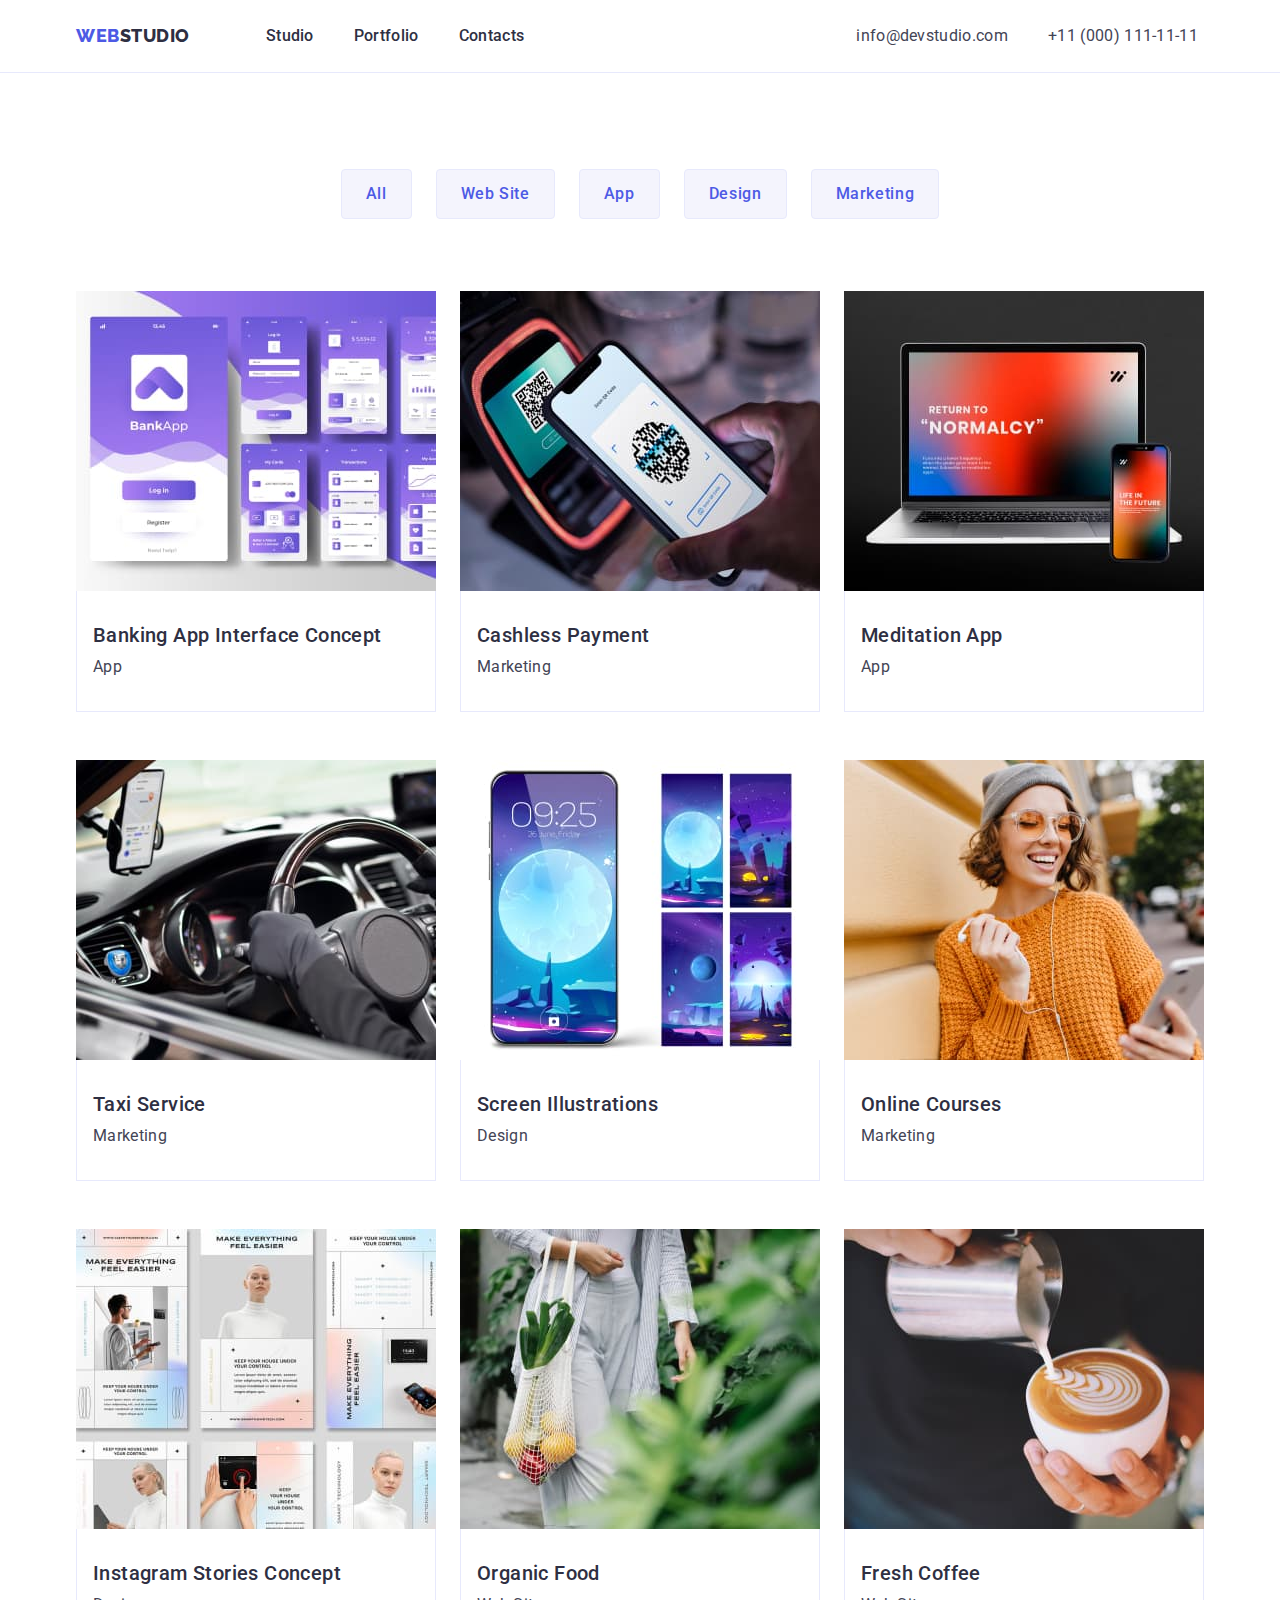
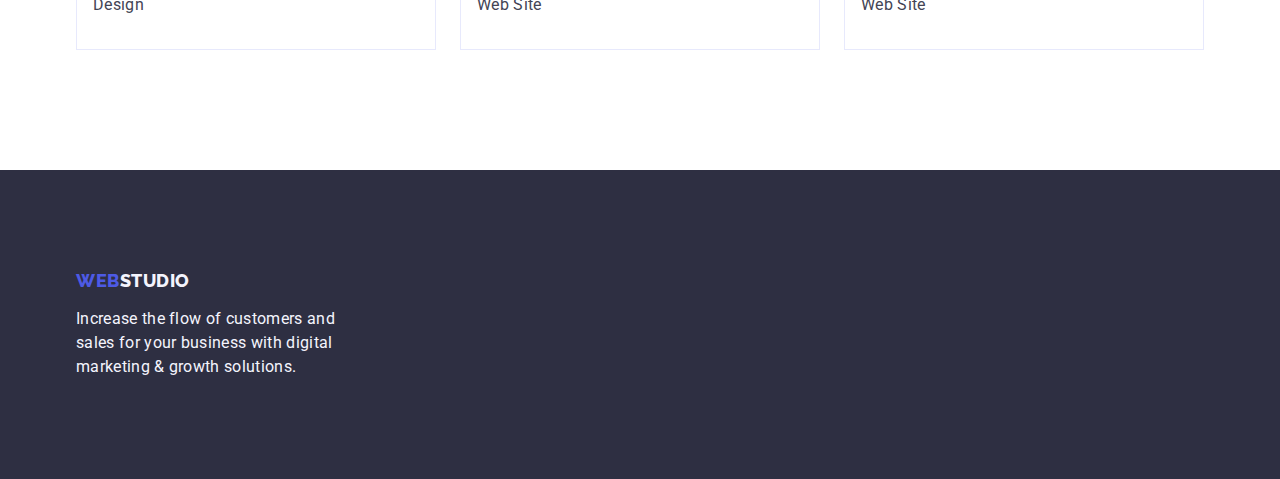
==== portfolio.html @ 0e4934be "p" ====
<!DOCTYPE html>
<html lang="en">
  <head>
    <meta charset="UTF-8" />
    <meta http-equiv="X-UA-Compatible" content="IE=edge" />
    <meta name="viewport" content="width=device-width, initial-scale=1.0" />
    <link rel="preconnect" href="https://fonts.googleapis.com" />
    <link rel="preconnect" href="https://fonts.gstatic.com" crossorigin />
    <link
      href="https://fonts.googleapis.com/css2?family=Raleway:wght@800&family=Roboto:wght@400;500;700;900&display=swap"
      rel="stylesheet"
    />
    <link
      rel="stylesheet"
      href="https://cdnjs.cloudflare.com/ajax/libs/modern-normalize/1.0.0/modern-normalize.min.css"
    />
    <link rel="stylesheet" href="./css/modern-normalize.min.css" />
    <link rel="stylesheet" href="./css/styles.css" />
    <title>Strona z zadania domowego2</title>
  </head>
  <body>
    <header class="header-index">
      <div class="header-display container">
        <nav class="index-nav">
          <a class="logo-webstudio link" href="./index.html"
            >Web<span class="logo-studio">Studio</span></a
          >
          <ul class="list header-list">
            <li><a class="links-header link" href="./index.html">Studio</a></li>
            <li>
              <a class="links-header link" href="./portfolio.html">Portfolio</a>
            </li>
            <li>
              <a class="links-header link" href="">Contacts</a>
            </li>
          </ul>
        </nav>
        <address class="adress-font-normal">
          <ul class="list adress-display">
            <li>
              <a class="link adress-info" href="mailto:info@devstudio.com"
                >info@devstudio.com</a
              >
            </li>
            <li>
              <a class="link adress-info" href="tel:+110001111111"
                >+11 (000) 111-11-11</a
              >
            </li>
          </ul>
        </address>
      </div>
    </header>
    <main>
      <section class="portfolio-main">
        <div class="container">
          <h1 class="visually-hidden">Naglowek strony portfolio</h1>
          <ul class="list portfolio-button-ul">
            <li><button type="button" class="btn-sek">All</button></li>
            <li><button type="button" class="btn-sek">Web Site</button></li>
            <li><button type="button" class="btn-sek">App</button></li>
            <li><button type="button" class="btn-sek">Design</button></li>
            <li><button type="button" class="btn-sek">Marketing</button></li>
          </ul>

          <ul class="list portfolio-img-ul">
            <li class="list-flex-calcwidth">
              <a href="" class="link">
                <img src="./images/imgzd2.jpg" alt="imgzd1" width="360" />
                <div class="images-div">
                  <h2 class="images-header">Banking App Interface Concept</h2>
                  <p class="images-text">App</p>
                </div></a
              >
            </li>
            <li class="list-flex-calcwidth">
              <a href="" class="link">
                <img src="./images/img2zd2.jpg" alt="imgzd1" width="360" />
                <div class="images-div">
                  <h2 class="images-header">Cashless Payment</h2>
                  <p class="images-text">Marketing</p>
                </div></a
              >
            </li>
            <li class="list-flex-calcwidth">
              <a href="" class="link">
                <img src="./images/img3zd2.jpg" alt="imgzd1" width="360" />
                <div class="images-div">
                  <h2 class="images-header">Meditation App</h2>
                  <p class="images-text">App</p>
                </div></a
              >
            </li>
            <li class="list-flex-calcwidth">
              <a href="" class="link">
                <img src="./images/img4zd2.jpg" alt="imgzd1" width="360" />
                <div class="images-div">
                  <h2 class="images-header">Taxi Service</h2>
                  <p class="images-text">Marketing</p>
                </div></a
              >
            </li>
            <li class="list-flex-calcwidth">
              <a href="" class="link">
                <img src="./images/img5zd2.jpg" alt="imgzd1" width="360" />
                <div class="images-div">
                  <h2 class="images-header">Screen Illustrations</h2>
                  <p class="images-text">Design</p>
                </div></a
              >
            </li>
            <li class="list-flex-calcwidth">
              <a href="" class="link">
                <img src="./images/img6zd2.jpg" alt="imgzd1" width="360" />
                <div class="images-div">
                  <h2 class="images-header">Online Courses</h2>
                  <p class="images-text">Marketing</p>
                </div></a
              >
            </li>
            <li class="list-flex-calcwidth">
              <a href="" class="link">
                <img src="./images/img7zd2.jpg" alt="imgzd1" width="360" />
                <div class="images-div">
                  <h2 class="images-header">Instagram Stories Concept</h2>
                  <p class="images-text">Design</p>
                </div></a
              >
            </li>
            <li class="list-flex-calcwidth">
              <a href="" class="link">
                <img src="./images/img8zd2.jpg" alt="imgzd1" width="360" />
                <div class="images-div">
                  <h2 class="images-header">Organic Food</h2>
                  <p class="images-text">Web Site</p>
                </div></a
              >
            </li>
            <li class="list-flex-calcwidth">
              <a href="" class="link">
                <img src="./images/img9zd2.jpg" alt="imgzd1" width="360" />
                <div class="images-div">
                  <h2 class="images-header">Fresh Coffee</h2>
                  <p class="images-text">Web Site</p>
                </div></a
              >
            </li>
          </ul>
        </div>
      </section>
    </main>

    <footer class="footer-items">
      <div class="container">
        <a class="logo-webstudio link footer-logo" href="./index.html"
          >Web<span class="logo-studio-footer">Studio</span></a
        >
        <p class="footer-text">
          Increase the flow of customers and sales for your business with
          digital marketing & growth solutions.
        </p>
      </div>
    </footer>
  </body>
</html>
---- css/styles.css ----
*,
*::before,
*::after {
  box-sizing: border-box;
  margin: 0;
  padding: 0;
}

img {
  display: block;
  max-width: 100%;
  height: auto;
}
button {
  cursor: pointer;
  border: none;
  border-radius: 4px;
}
ul,
ol {
  list-style: none;
  margin: 0;
  padding-left: 0;
}

:root {
  --navy-color: #2e2f42;
  --pcolor: #434455;
  --logo-webcolor: #4d5ae5;
  --background-color: #ffffff;
  --links-color: #404bbf;
  --button-color: #f4f4fd;
  --cornflower: #e7e9fc;
}
body {
  font-family: 'Roboto', sans-serif;
  color: var(--pcolor);
  background-color: var(--background-color);
}

.logo-webstudio {
  color: var(--logo-webcolor);
  font-family: 'Raleway', sans-serif;
  font-size: 18px;
  font-style: normal;
  font-weight: 800;
  line-height: 1.17;
  letter-spacing: 0.03em;
  text-transform: uppercase;
  margin-right: 76px;
}
.logo-studio {
  color: var(--navy-color);
}
.link {
  text-decoration: none;
}

.links-header {
  color: var(--navy-color);
  font-size: 16px;
  font-style: normal;
  font-weight: 500;
  line-height: 1.5;
  letter-spacing: 0.02em;
  padding: 24px 0;
  display: inline-block;
}

.adress-info {
  color: var(--pcolor);
  font-size: 16px;
  font-style: normal;
  font-weight: 400;
  line-height: 1.5;
  letter-spacing: 0.02em;
}
.adress-info:hover,
.adress-info:focus,
.links-header:hover,
.links-header:focus {
  color: var(--links-color);
}
.btn-sek {
  font-family: 'Roboto', sans-serif;
  color: var(--logo-webcolor);
  background-color: var(--button-color);
  font-size: 16px;
  font-style: normal;
  font-weight: 500;
  line-height: 1.5;
  letter-spacing: 0.04em;
  cursor: pointer;
  border-radius: 4px;
  padding: 12px 24px;
  border: 1px solid var(--cornflower);
  justify-content: center;
  align-items: center;
}
.btn-sek:hover,
.btn-sek:focus {
  color: var(--background-color);
  background-color: var(--links-color);
  border: 1px solid transparent;
}

.list {
  list-style: none;
}

.images-header {
  color: var(--navy-color);
  font-size: 20px;
  font-style: normal;
  font-weight: 500;
  line-height: 1.2;
  letter-spacing: 0.02em;
  margin-bottom: 8px;
}

.footer-items {
  background-color: var(--navy-color);
  padding: 100px 0;
}
.footer-logo {
  display: inline-block;
  margin-bottom: 16px;
}

.logo-studio-footer {
  color: var(--button-color);
  font-family: Raleway;
  font-size: 18px;
  font-style: normal;
  font-weight: 800;
  line-height: 21px;
  letter-spacing: 0.54px;
  text-transform: uppercase;
}

.index-first-section-color {
  background-color: var(--navy-color);
}

.section-team-color {
  background-color: var(--button-color);
}
.index-first-header {
  font-family: Roboto;
  font-size: 56px;
  font-style: normal;
  font-weight: 700;
  line-height: 1.07;
  letter-spacing: 1.12px;
  color: var(--background-color);
  text-align: center;
  max-width: 496px;
  margin-bottom: 46px;
  margin-left: auto;
  margin-right: auto;
}
.btn-order-service {
  background-color: var(--logo-webcolor);
  font-family: 'Roboto', sans-serif;
  font-size: 16px;
  cursor: pointer;
  font-weight: 500;
  line-height: 1.5;
  letter-spacing: 0.04em;
  color: var(--background-color);
  display: block;
  min-width: 169px;
  height: 56px;
  border: none;
  border-radius: 4px;
  margin: auto;
}

.btn-order-service:hover,
.btn-order-service:focus {
  background-color: var(--links-color);
}

.index-second-header {
  color: var(--navy-color);
  font-family: Roboto;
  font-size: 20px;
  font-weight: 500;
  line-height: 1.2;
  letter-spacing: 0.02em;
  margin-bottom: 8px;
}

.images-text {
  font-family: Roboto;
  font-size: 16px;
  color: var(--pcolor);
  font-weight: 400;
  line-height: 1.5;
  letter-spacing: 0.02em;
  margin-top: 8px;
}

.index-third-header {
  color: var(--navy-color);
  font-size: 36px;
  text-align: center;
  font-weight: 700;
  line-height: 1.11;
  letter-spacing: 0.02em;
  text-transform: capitalize;
  margin-bottom: 72px;
}
.third-section {
  padding-bottom: 120px;
}
.team-list {
  background-color: var(--background-color);
  width: calc((100% - 72px) / 4);
  border-radius: 0px 0px 4px 4px;
  box-shadow: 0px 2px 1px 0px rgba(46, 47, 66, 0.08),
    0px 1px 1px 0px rgba(46, 47, 66, 0.16),
    0px 1px 6px 0px rgba(46, 47, 66, 0.08);
}

.footer-text {
  max-width: 264px;
  color: var(--button-color);
  line-height: 1.5;
  letter-spacing: 0.02em;
}

.adress-font-normal {
  font-style: normal;
  display: flex;
}
.images-text-app {
  color: var(--pcolor);
}

/* ZADANIE DOMOWE NR 3  */
.container {
  width: 1158px;
  padding: 0 15px;
  margin: 0 auto;
}
.section {
  padding: 120px 0;
}
.index-nav {
  display: flex;
  align-items: center;
}
.header-list {
  display: flex;
  gap: 40px;
}

.adress-display {
  display: flex;
  gap: 40px;
  margin-left: 332px;
  align-items: center;
}
.header-index {
  border-bottom: 1px solid #e7e9fc;
  display: flex;
}
.links-header {
  padding: 24px 0;
}
.list-display {
  display: flex;
  gap: 24px;
}
.list-display-calcwidth {
  width: calc((100% - 72px) / 4);
}
.list-flex {
  display: flex;
  gap: 24px;
}
.list-flex-calcwidth {
  width: calc((100% - 48px) / 3);
}
.employers {
  padding: 32px 0;
}
.employers-head {
  text-align: center;
  margin-bottom: 8px;
}
.employers-job {
  text-align: center;
}
.footer-logo {
}
.header-display {
  display: flex;
}
.footer-items {
  padding: 100px 0;
}
.main-section {
  padding: 188px 0;
}

.portfolio-button-ul {
  display: flex;
  justify-content: center;
  gap: 24px;
  margin-bottom: 72px;
}
.portfolio-img-ul {
  display: flex;
  justify-content: center;
  flex-wrap: wrap;
  column-gap: 24px;
  row-gap: 48px;
}
.portfolio-main {
  padding: 96px 0 120px 0;
}
.images-div {
  padding: 32px 16px;
  border: 1px solid var(--cornflower);
  border-top: none;
}

.visually-hidden {
  position: absolute;
  width: 1px;
  height: 1px;
  margin: -1px;
  border: 0;
  padding: 0;

  white-space: nowrap;
  clip-path: inset(100%);
  clip: rect(0 0 0 0);
  overflow: hidden;
}
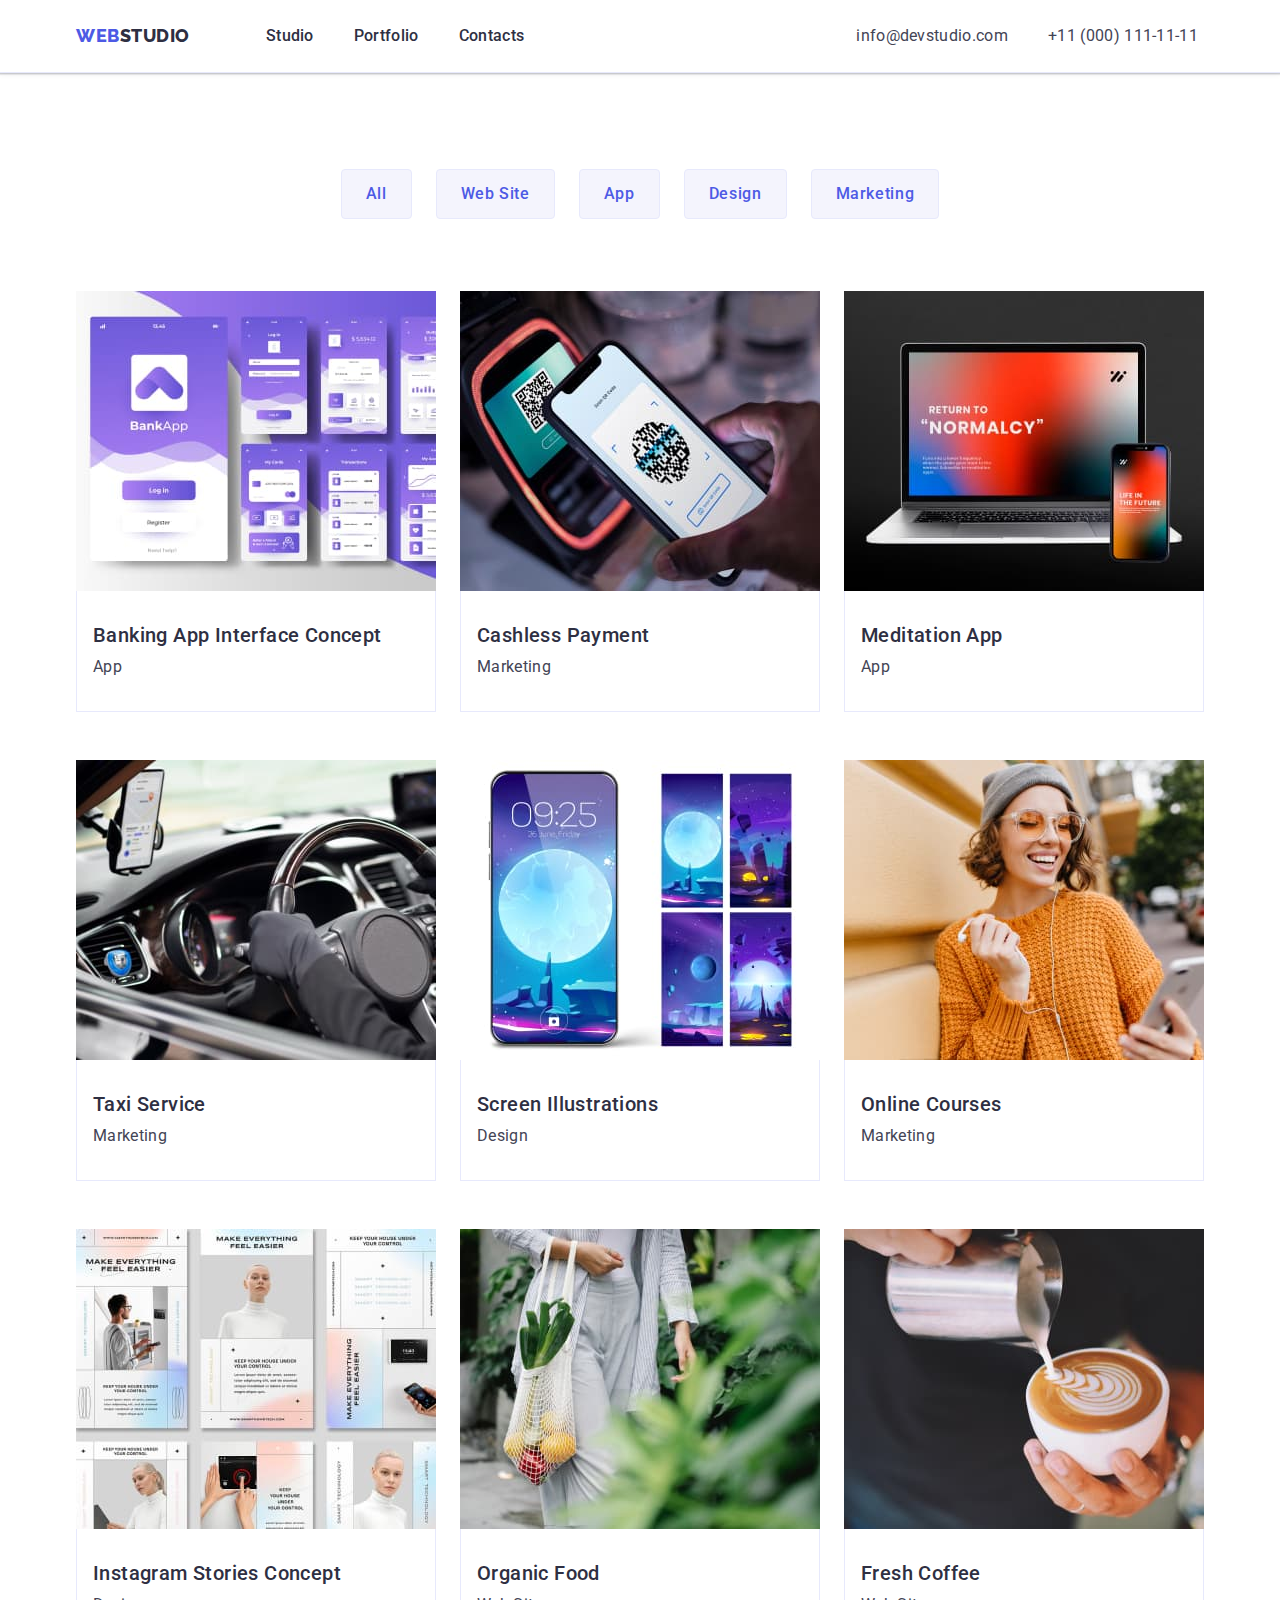
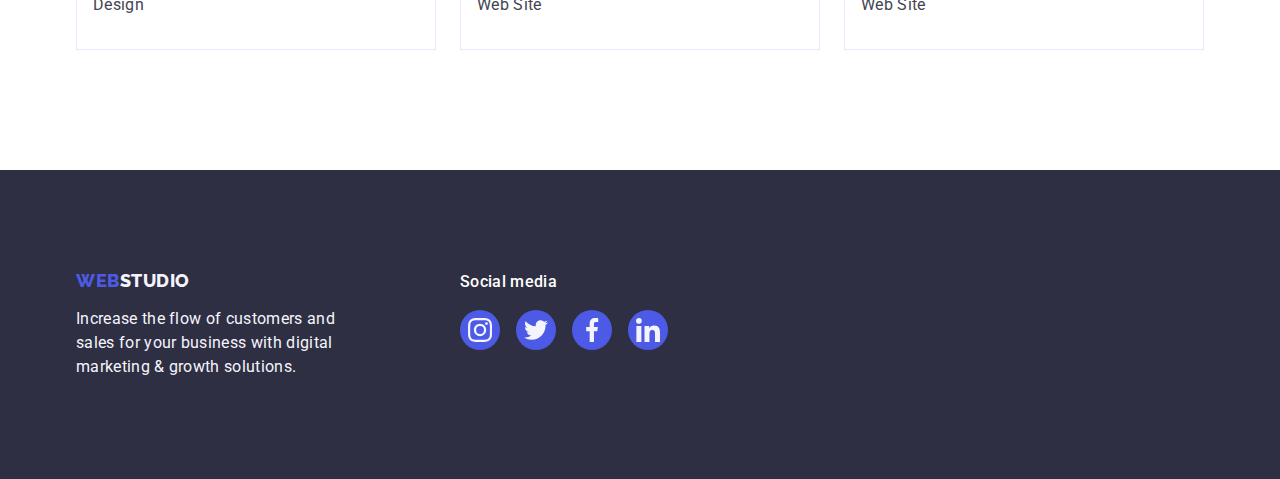
==== commit 3b15438f: "Update portfolio.html" ====
--- a/portfolio.html
+++ b/portfolio.html
@@ -151,15 +151,50 @@
     </main>
 
     <footer class="footer-items">
-      <div class="container">
-        <a class="logo-webstudio link footer-logo" href="./index.html"
-          >Web<span class="logo-studio-footer">Studio</span></a
-        >
-        <p class="footer-text">
-          Increase the flow of customers and sales for your business with
-          digital marketing & growth solutions.
-        </p>
+      <div class="container container-two">
+        <div class="footer-div">
+          <a class="logo-webstudio link footer-logo" href="./index.html"
+            >Web<span class="logo-studio-footer">Studio</span></a
+          >
+          <p class="footer-text">
+            Increase the flow of customers and sales for your business with
+            digital marketing & growth solutions.
+          </p>
+        </div>
+        <div>
+          <p class="footer-social-p">Social media</p>
+          <ul class="footer-social-links">
+            <li class="footer-social-link">
+              <a href="" class="footer-link">
+                <svg width="24" height="24" class="footer-svg">
+                  <use href="./images/icons.svg#icon-instagram-2"></use>
+                </svg>
+              </a>
+            </li>
+            <li class="footer-social-link">
+              <a href="" class="footer-link">
+                <svg width="24" height="24" class="footer-svg">
+                  <use href="./images/icons.svg#icon-twitter-1"></use>
+                </svg>
+              </a>
+            </li>
+            <li class="footer-social-link">
+              <a href="" class="footer-link">
+                <svg width="24" height="24" class="footer-svg">
+                  <use href="./images/icons.svg#icon-facebook-1"></use>
+                </svg>
+              </a>
+            </li>
+            <li class="footer-social-link">
+              <a href="" class="footer-link">
+                <svg width="24" height="24" class="footer-svg">
+                  <use href="./images/icons.svg#icon-linkedin-1"></use>
+                </svg>
+              </a>
+            </li>
+          </ul>
+        </div>
       </div>
     </footer>
   </body>
-</html>+</html>
--- a/css/styles.css
+++ b/css/styles.css
@@ -31,6 +31,8 @@
   --links-color: #404bbf;
   --button-color: #f4f4fd;
   --cornflower: #e7e9fc;
+  --colorgrey: #8e8f99;
+  --colorcolor: #31d0aa;
 }
 body {
   font-family: 'Roboto', sans-serif;
@@ -140,6 +142,16 @@
 
 .index-first-section-color {
   background-color: var(--navy-color);
+  max-width: 1440px;
+  background-repeat: no-repeat;
+  background-position: center;
+  background-size: cover;
+  margin: 0 auto;
+  background-image: linear-gradient(
+      rgba(46, 47, 66, 0.7),
+      rgba(46, 47, 66, 0.7)
+    ),
+    url(../images/people-office.jpg);
 }
 
 .section-team-color {
@@ -265,6 +277,8 @@
 .header-index {
   border-bottom: 1px solid #e7e9fc;
   display: flex;
+  box-shadow: 0px 2px 1px rgba(46, 47, 66, 0.08),
+    0px 1px 1px rgba(46, 47, 66, 0.16), 0px 1px 6px rgba(46, 47, 66, 0.08);
 }
 .links-header {
   padding: 24px 0;
@@ -274,8 +288,11 @@
   gap: 24px;
 }
 .list-display-calcwidth {
+  display: flex;
   width: calc((100% - 72px) / 4);
-}
+  flex-direction: column;
+}
+
 .list-flex {
   display: flex;
   gap: 24px;
@@ -293,8 +310,7 @@
 .employers-job {
   text-align: center;
 }
-.footer-logo {
-}
+
 .header-display {
   display: flex;
 }
@@ -310,6 +326,11 @@
   justify-content: center;
   gap: 24px;
   margin-bottom: 72px;
+}
+.portfolio-button-ul:first-child:hover,
+:focus {
+  box-shadow: 0px 3px 1px rgba(0, 0, 0, 0.1), 0px 2px 1px rgba(0, 0, 0, 0.08),
+    0px 2px 2px rgba(0, 0, 0, 0.12);
 }
 .portfolio-img-ul {
   display: flex;
@@ -340,3 +361,120 @@
   clip: rect(0 0 0 0);
   overflow: hidden;
 }
+/* /4modul SVG */
+.icons-sec-one {
+  align-items: center;
+  display: flex;
+  justify-content: center;
+  height: 112px;
+  background-color: var(--button-color);
+  border-radius: 4px;
+  margin-bottom: 8px;
+}
+.social-icons-all {
+  display: flex;
+  justify-content: center;
+  gap: 24px;
+  margin-top: 8px;
+}
+.social-icon {
+  width: 40px;
+  height: 40px;
+}
+.social-link {
+  width: 100%;
+  height: 100%;
+  background-color: var(--logo-webcolor);
+  border-radius: 50%;
+  display: flex;
+  align-items: center;
+  justify-content: center;
+}
+.social-link:hover,
+.social-link:focus {
+  background-color: var(--links-color);
+}
+.svg-class {
+  fill: var(--button-color);
+}
+.section-five {
+  padding-top: 120px;
+  padding-bottom: 120px;
+}
+.section-five-header {
+  font-size: 36px;
+  font-weight: 700;
+  line-height: 1.11;
+  letter-spacing: 0.72px;
+  margin-bottom: 72px;
+  display: flex;
+  justify-content: center;
+  color: var(--navy-color);
+}
+
+.section-five-list-all {
+  display: flex;
+  gap: 24px;
+}
+.section-five-list {
+  width: calc((100% - 120px) / 6);
+  height: 88px;
+}
+.section-five-link {
+  width: 100%;
+  height: 100%;
+  border: 1px solid #8e8f99;
+  border-radius: 4px;
+  display: flex;
+  align-items: center;
+  justify-content: center;
+  color: var(--colorgrey);
+}
+.section-five-link:hover,
+.section-five-link:focus {
+  border-color: var(--links-color);
+  color: var(--links-color);
+}
+.section-five-svg {
+  fill: currentColor;
+}
+.footer-div {
+  margin-right: 120px;
+}
+
+.footer-social-p {
+  font-weight: 500;
+  font-size: 16px;
+  line-height: 1.5;
+  letter-spacing: 0.02em;
+  margin-bottom: 16px;
+  color: var(--background-color);
+}
+.footer-social-links {
+  display: flex;
+  gap: 16px;
+}
+.footer-social-link {
+  width: 40px;
+  height: 40px;
+}
+.footer-link {
+  width: 100%;
+  height: 100%;
+  border-radius: 50%;
+  background-color: var(--logo-webcolor);
+  display: flex;
+  align-items: center;
+  justify-content: center;
+}
+.footer-link:hover,
+.footer-link:focus {
+  background-color: var(--colorcolor);
+}
+.footer-svg {
+  fill: var(--button-color);
+}
+.container-two {
+  display: flex;
+  align-items: baseline;
+}
